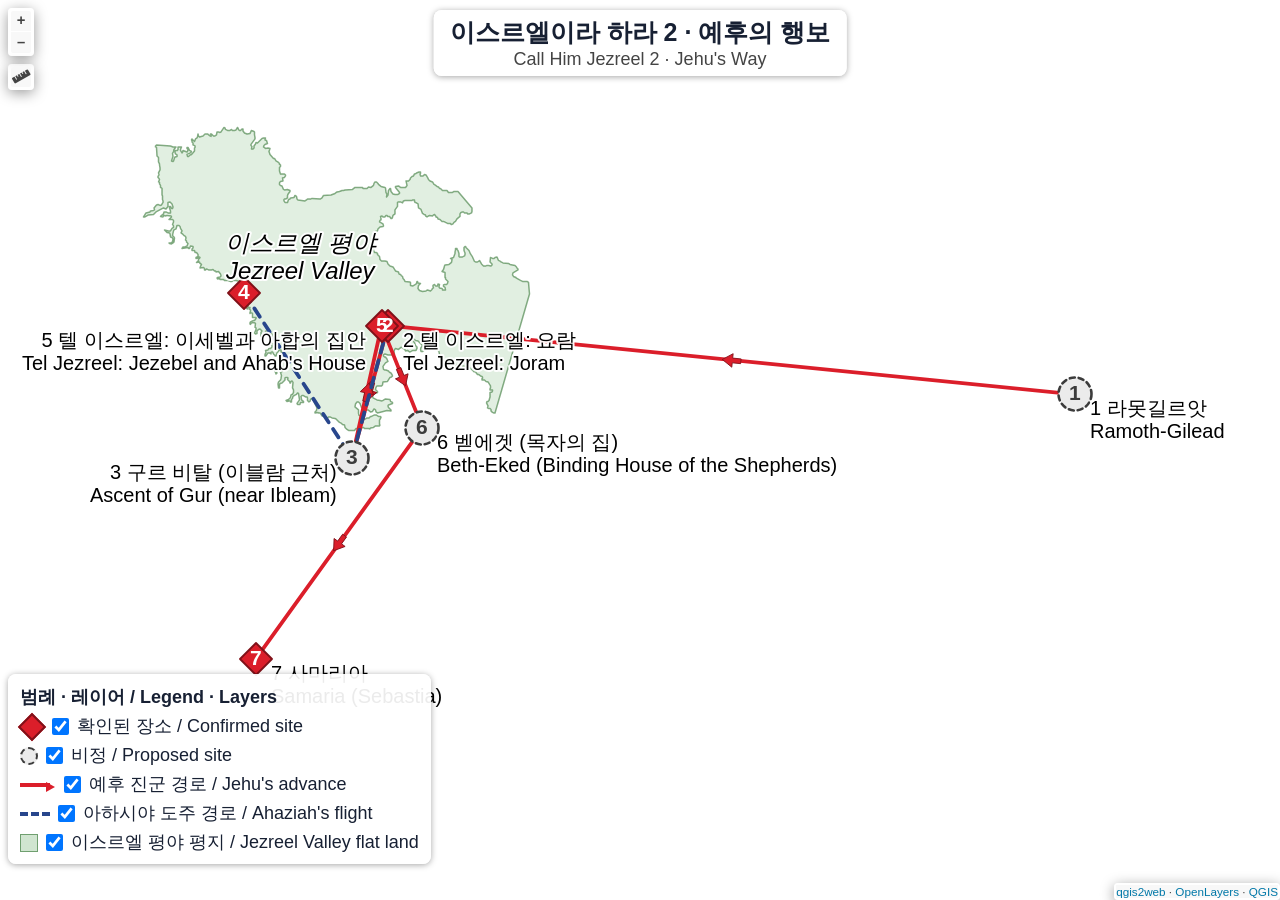
==== index.html @ 70b53fed "Popup images: natural aspect, no black bars" ====
<!doctype html>
<html lang="en">
    <head>
        <meta charset="utf-8">
        <meta http-equiv="X-UA-Compatible" content="IE=edge">
        <meta name="viewport" content="initial-scale=1,user-scalable=no,maximum-scale=1,width=device-width">
        <meta name="mobile-web-app-capable" content="yes">
        <meta name="apple-mobile-web-app-capable" content="yes">
        <link rel="stylesheet" href="./resources/35-ol.css">
        <link rel="stylesheet" href="resources/22-fontawesome-all.min.css">
        <link href="resources/38-photon-geocoder-autocomplete.min.css" rel="stylesheet">
        <link rel="stylesheet" href="./resources/30-ol-layerswitcher.css">
        <link rel="stylesheet" href="./resources/41-qgis2web.css">
        <style>
        html, body {
            background-color: #ffffff;
        }
        .ol-control > * {
            background-color: #f8f8f8!important;
            color: #444444!important;
            border-radius: 0px;
        }
        .ol-attribution a, .gcd-gl-input::placeholder, .search-layer-input-search::placeholder {
            color: #444444!important;
        }
        .search-layer-input-search {
            background-color: #f8f8f8!important;
        }
        .ol-control > *:focus, .ol-control >*:hover {
            background-color: rgba(248, 248, 248, 0.7)!important;
        } 
        .ol-control {
            background-color: rgba(255,255,255,.4) !important;
            padding: 2px !important;
        } 
        </style>

        <style>
        html, body, #map {
            width: 100%;
            height: 100%;
            padding: 0;
            margin: 0;
        }
        </style>
        <style>
        .ol-overlay-container { z-index: 1100; pointer-events: none !important; }
        .ol-overlay-container .ol-popup { pointer-events: auto !important; }
        .ol-popup { position: static; max-width: 420px; }
        #popup-content { font-size: 21px; line-height: 1.35; max-height: 62vh; overflow-y: auto; }
        #popup-content .pp-ko { font-size: 24px; font-weight: bold; }
        #popup-content .pp-en { font-size: 20px; color: #444; margin-bottom: 4px; }
        #popup-content .pp-cert { display: inline-block; font-size: 17.5px; padding: 1px 8px; border-radius: 10px; margin: 2px 0 6px; }
        #popup-content .pp-cert.confirmed { background: #fde2e4; color: #801119; }
        #popup-content .pp-cert.uncertain { background: #e8e8e8; color: #333; border: 1px dashed #555; }
        #popup-content ul.desc { list-style-type: disc; padding-left: 1.2em; margin: 4px 0; }
        #popup-content ul.desc li { margin-bottom: 0.3em; }
        #popup-content .pp-ref { font-size: 19px; color: #555; margin-top: 4px; }
        #popup-content img.pp-img { display: block; width: 100%; height: auto; border-radius: 6px; margin: 6px 0 2px; }
        #popup-content .pp-imgrow { display: flex; gap: 6px; margin: 6px 0 2px; align-items: flex-start; }
        #popup-content .pp-imgrow img.pp-img { flex: 1 1 0; width: 0; min-width: 0; height: auto; margin: 0; }
        #popup-content .pp-cap { font-size: 17px; color: #666; margin-bottom: 4px; }
        #popup-content .pp-sep { border: none; border-top: 2px solid #bbb; margin: 10px 0 8px; }
        #map-title { position: absolute; top: 10px; left: 50%; transform: translateX(-50%); z-index: 1000;
            background: rgba(255,255,255,0.9); border-radius: 8px; padding: 6px 16px; text-align: center;
            box-shadow: 0 1px 6px rgba(0,0,0,0.35); font-family: 'Noto Sans CJK KR','Noto Sans',sans-serif; color: #172033; pointer-events: none; max-width: 70vw; }
        #map-title .t-ko { font-size: 25px; font-weight: bold; }
        #map-title .t-en { font-size: 18px; color: #444; }
        #legend { position: absolute; left: 8px; bottom: 36px; z-index: 1000; background: rgba(255,255,255,0.92);
            border-radius: 8px; padding: 8px 12px; box-shadow: 0 1px 6px rgba(0,0,0,0.35); font-family: sans-serif;
            font-size: 18px; line-height: 1.5; color: #172033; max-width: 66vw; }
        #legend .li { display: flex; align-items: center; gap: 8px; margin-top: 2px; }
        #legend .lg-head { font-weight: bold; margin-top: 2px; }
        #legend .lg-sep { border-top: 1px solid #c9c9c9; margin: 7px 0 3px; }
        #legend .lg-toggle { cursor: pointer; }
        #legend .lg-toggle input { width: 17px; height: 17px; margin: 0; flex: none; }
        #top-right-container, .ol-layerswitcher { display: none !important; }
        #legend .sw-c { width: 16px; height: 16px; background: #db1e2a; border: 2px solid #801119; transform: rotate(45deg); flex: none; margin: 0 2px; }
        #legend .sw-u { width: 18px; height: 18px; border-radius: 50%; background: #ebebeb; border: 2.5px dashed #3c3c3c; flex: none; box-sizing: border-box; }
        #legend .sw-r1 { width: 30px; border-top: 4px solid #db1e2a; flex: none; position: relative; margin-right: 6px; }
        #legend .sw-r1::after { content: ''; position: absolute; right: -5px; top: -5px; width: 0; height: 0;
            border-left: 9px solid #db1e2a; border-top: 5px solid transparent; border-bottom: 5px solid transparent; }
        #legend .sw-r2 { width: 30px; border-top: 4px dashed #28468c; flex: none; }
        #legend .sw-v { width: 18px; height: 18px; background: rgba(120,180,120,0.35); border: 1.5px solid rgba(70,130,70,0.7); flex: none; box-sizing: border-box; }
        @media (max-width: 650px) { #legend { font-size: 16px; bottom: 44px; } #map-title .t-ko { font-size: 20px; } #map-title .t-en { font-size: 15px; } #popup-content { max-width: 85vw; } }
        </style>
        <title>이스르엘이라 하라 2 · 예후의 행보 / Call Him Jezreel 2 · Jehu's Way</title>
    </head>
    <body>
        <div id="map">
            <div id="map-title"><div class="t-ko">이스르엘이라 하라 2 · 예후의 행보</div><div class="t-en">Call Him Jezreel 2 · Jehu's Way</div></div>
            <div id="legend"><div class="lg-head">범례 · 레이어 / Legend · Layers</div>
            </div>

            <div id="popup" class="ol-popup">
                <a href="#" id="popup-closer" class="ol-popup-closer"></a>
                <div id="popup-content"></div>
            </div>
        </div>
        <script src="resources/43-qgis2web_expressions.js"></script>
        <script src="./resources/23-functions.js"></script>
        <script src="./resources/36-ol.js"></script>
        <script src="./resources/31-ol-layerswitcher.js"></script>
        <script src="resources/39-photon-geocoder-autocomplete.min.js"></script>
        <script src="resources/37-olms.js"></script>
        <script src="layers/4-_sitesJehuSites_0.js"></script><script src="layers/3-Jehusadvance_1.js"></script><script src="layers/2-Ahaziahsflight_2.js"></script><script src="layers/44-Jezreelflatland_3.js"></script>
        <script src="styles/8-_sitesJehuSites_0_style.js"></script><script src="styles/7-Jehusadvance_1_style.js"></script><script src="styles/6-Ahaziahsflight_2_style.js"></script>
        <script src="./layers/layers.js" type="text/javascript"></script> 
        <script src="./resources/21-Autolinker.min.js"></script>
        <script src="./resources/42-qgis2web.js"></script>
        <script>
        /* Custom popup layout (bilingual, bulleted descriptions, image) */
        function ppBullets(t) {
            if (!t) return '';
            var parts = String(t).split(/(?<=[.。])\s+|;\s+/).filter(Boolean);
            return '<ul class="desc">' + parts.map(function (p) { return '<li>' + p.replace(/[.。]$/, '') + '</li>'; }).join('') + '</ul>';
        }
        function createPopupField(f, keys, layer) {
            var g = function (k) { var v = f.get(k); return v == null ? '' : String(v); };
            var out = '<tr><td colspan="2">';
            out += '<div class="pp-ko">' + g('name_ko') + '</div><div class="pp-en">' + g('name_en') + '</div>';
            if (g('status')) {
                out += '<span class="pp-cert ' + g('status') + '">' + g('certainty') + '</span>';
            }
            if (g('waypoints_ko')) {
                out += '<div class="pp-en">' + g('waypoints_ko') + ' / ' + g('waypoints_en') + '</div>';
            }
            if (g('image') && g('image_b')) {
                out += '<div class="pp-imgrow">' +
                       '<img class="pp-img" src="images/' + g('image') + '" alt="' + g('name_ko') + '" />' +
                       '<img class="pp-img" src="images/' + g('image_b') + '" alt="' + g('name_ko') + '" />' +
                       '</div><div class="pp-cap">' + (g('imgcap') || 'AI 상상도 / AI illustration') + '</div>';
            } else if (g('image')) {
                out += '<img class="pp-img" src="images/' + g('image') + '" alt="' + g('name_ko') + '" />' +
                       '<div class="pp-cap">' + (g('imgcap') || 'AI 상상도 / AI illustration') + '</div>';
            }
            out += ppBullets(g('desc_ko')) + ppBullets(g('desc_en'));
            out += '<div class="pp-ref">' + g('ref_ko') + ' / ' + g('ref_en') + '</div>';
            if (g('name2_ko') || g('image2')) {
                out += '<hr class="pp-sep" />' +
                       '<div class="pp-ko">' + g('name2_ko') + '</div><div class="pp-en">' + g('name2_en') + '</div>';
                if (g('image2')) {
                    out += '<img class="pp-img" src="images/' + g('image2') + '" alt="' + g('name2_ko') + '" />' +
                           '<div class="pp-cap">AI 상상도 / AI illustration</div>';
                }
                out += ppBullets(g('desc2_ko')) + ppBullets(g('desc2_en'));
                out += '<div class="pp-ref">' + g('ref2_ko') + ' / ' + g('ref2_en') + '</div>';
            }
            return out + '</td></tr>';
        }
        /* Merged legend + layer toggles: one list, symbol and checkbox on the same row.
           The basemap stays drawn but has no row. */
        (function () {
            var toggles = [
                {sw: 'sw-c', label: '확인된 장소 / Confirmed site', layers: [lyr_sites_confirmed]},
                {sw: 'sw-u', label: '비정 / Proposed site', layers: [lyr_sites_proposed]},
                {sw: 'sw-r1', label: "예후 진군 경로 / Jehu's advance", layers: [lyr_Jehusadvance_1]},
                {sw: 'sw-r2', label: "아하시야 도주 경로 / Ahaziah's flight", layers: [lyr_Ahaziahsflight_2]},
                {sw: 'sw-v', label: '이스르엘 평야 평지 / Jezreel Valley flat land', layers: [lyr_Jezreelflatland_3]}
            ];
            var lg = document.getElementById('legend');
            toggles.forEach(function (t) {
                var row = document.createElement('label'); row.className = 'li lg-toggle';
                var sym = document.createElement('span'); sym.className = t.sw; row.appendChild(sym);
                var cb = document.createElement('input'); cb.type = 'checkbox'; cb.checked = true;
                cb.addEventListener('change', function () {
                    t.layers.forEach(function (l) { l.setVisible(cb.checked); });
                    if (window.lyr_sites_labels) { lyr_sites_labels.changed(); }
                });
                row.appendChild(cb);
                var sp = document.createElement('span'); sp.textContent = t.label; row.appendChild(sp);
                lg.appendChild(row);
            });
        })();
        document.addEventListener('load', function (e) {
            if (e.target && e.target.tagName === 'IMG' && e.target.closest && e.target.closest('#popup-content') &&
                typeof overlayPopup !== 'undefined' && overlayPopup.getPosition()) {
                var p = overlayPopup.getPosition();
                overlayPopup.setPosition([p[0], p[1]]);
            }
        }, true);
        </script>
    </body>
</html>
---- resources/35-ol.css ----
.ol-box{box-sizing:border-box;border-radius:2px;border:2px solid #00f}.ol-mouse-position{top:8px;right:8px;position:absolute}.ol-scale-line{background:rgba(0,60,136,.3);border-radius:4px;bottom:8px;left:8px;padding:2px;position:absolute}.ol-scale-line-inner{border:1px solid #eee;border-top:none;color:#eee;font-size:10px;text-align:center;margin:1px;will-change:contents,width;transition:all .25s}.ol-scale-bar{position:absolute;bottom:8px;left:8px}.ol-scale-step-marker{width:1px;height:15px;background-color:#000;float:right;z-Index:10}.ol-scale-step-text{position:absolute;bottom:-5px;font-size:12px;z-Index:11;color:#000;text-shadow:-2px 0 #fff,0 2px #fff,2px 0 #fff,0 -2px #fff}.ol-scale-text{position:absolute;font-size:14px;text-align:center;bottom:25px;color:#000;text-shadow:-2px 0 #fff,0 2px #fff,2px 0 #fff,0 -2px #fff}.ol-scale-singlebar{position:relative;height:10px;z-Index:9;box-sizing:border-box;border:1px solid #000}.ol-unsupported{display:none}.ol-unselectable,.ol-viewport{-webkit-touch-callout:none;-webkit-user-select:none;-moz-user-select:none;-ms-user-select:none;user-select:none;-webkit-tap-highlight-color:transparent}.ol-selectable{-webkit-touch-callout:default;-webkit-user-select:text;-moz-user-select:text;-ms-user-select:text;user-select:text}.ol-grabbing{cursor:-webkit-grabbing;cursor:-moz-grabbing;cursor:grabbing}.ol-grab{cursor:move;cursor:-webkit-grab;cursor:-moz-grab;cursor:grab}.ol-control{position:absolute;background-color:rgba(255,255,255,.4);border-radius:4px;padding:2px}.ol-control:hover{background-color:rgba(255,255,255,.6)}.ol-zoom{top:.5em;left:.5em}.ol-rotate{top:.5em;right:.5em;transition:opacity .25s linear,visibility 0s linear}.ol-rotate.ol-hidden{opacity:0;visibility:hidden;transition:opacity .25s linear,visibility 0s linear .25s}.ol-zoom-extent{top:4.643em;left:.5em}.ol-full-screen{right:.5em;top:.5em}.ol-control button{display:block;margin:1px;padding:0;color:#fff;font-size:1.14em;font-weight:700;text-decoration:none;text-align:center;height:1.375em;width:1.375em;line-height:.4em;background-color:rgba(0,60,136,.5);border:none;border-radius:2px}.ol-control button::-moz-focus-inner{border:none;padding:0}.ol-zoom-extent button{line-height:1.4em}.ol-compass{display:block;font-weight:400;font-size:1.2em;will-change:transform}.ol-touch .ol-control button{font-size:1.5em}.ol-touch .ol-zoom-extent{top:5.5em}.ol-control button:focus,.ol-control button:hover{text-decoration:none;background-color:rgba(0,60,136,.7)}.ol-zoom .ol-zoom-in{border-radius:2px 2px 0 0}.ol-zoom .ol-zoom-out{border-radius:0 0 2px 2px}.ol-attribution{text-align:right;bottom:.5em;right:.5em;max-width:calc(100% - 1.3em)}.ol-attribution ul{margin:0;padding:0 .5em;color:#000;text-shadow:0 0 2px #fff}.ol-attribution li{display:inline;list-style:none}.ol-attribution li:not(:last-child):after{content:" "}.ol-attribution img{max-height:2em;max-width:inherit;vertical-align:middle}.ol-attribution button,.ol-attribution ul{display:inline-block}.ol-attribution.ol-collapsed ul{display:none}.ol-attribution:not(.ol-collapsed){background:rgba(255,255,255,.8)}.ol-attribution.ol-uncollapsible{bottom:0;right:0;border-radius:4px 0 0}.ol-attribution.ol-uncollapsible img{margin-top:-.2em;max-height:1.6em}.ol-attribution.ol-uncollapsible button{display:none}.ol-zoomslider{top:4.5em;left:.5em;height:200px}.ol-zoomslider button{position:relative;height:10px}.ol-touch .ol-zoomslider{top:5.5em}.ol-overviewmap{left:.5em;bottom:.5em}.ol-overviewmap.ol-uncollapsible{bottom:0;left:0;border-radius:0 4px 0 0}.ol-overviewmap .ol-overviewmap-map,.ol-overviewmap button{display:inline-block}.ol-overviewmap .ol-overviewmap-map{border:1px solid #7b98bc;height:150px;margin:2px;width:150px}.ol-overviewmap:not(.ol-collapsed) button{bottom:1px;left:2px;position:absolute}.ol-overviewmap.ol-collapsed .ol-overviewmap-map,.ol-overviewmap.ol-uncollapsible button{display:none}.ol-overviewmap:not(.ol-collapsed){background:rgba(255,255,255,.8)}.ol-overviewmap-box{border:2px dotted rgba(0,60,136,.7)}.ol-overviewmap .ol-overviewmap-box:hover{cursor:move}
/*# sourceMappingURL=ol.css.map */
---- resources/38-photon-geocoder-autocomplete.min.css ----
ul.photon-autocomplete {
    position: absolute;
    background-color: white;
    max-width: fit-content;
    z-index: 1000;
    box-shadow: 0 4px 9px #999999;
    display: none;
    margin: 0; /* Remove margins */
    list-style-type: none; /* Remove bullets */
    padding: 0; /* Remove padding */
    font-family: Arial, sans-serif;
    height: 200px;
    overflow:hidden;
    overflow-y: scroll;
    scrollbar-width: none;
}
.photon-autocomplete li {
    min-height: 20px;
    line-height: 1em;
    padding: 5px 10px;
    overflow: hidden;
    /* white-space: nowrap; */
    word-wrap: break-word;
    overflow-wrap: break-word;
    word-break: break-word;
    font-size: 1em;
}
.photon-autocomplete li strong {
    display: block;
    
}
.photon-geocoder-autocomplete{
    position: relative !important;
    float: left !important;
    top: unset;
    left: unset;
    margin-top: 8px;
    margin-left: 8px;
    clear: both;
}
.photon-autocomplete li.on {
    background-color: #ff8c9d;
    cursor: pointer;
}
.photon-autocomplete li.photon-no-result {
    text-align: center;
    color: #666;
    font-size: 0.9em;
    line-height: 20px;
    width: fit-content;
    block-size: fit-content;
}
.photon-autocomplete .photon-feedback {
    display: block;
    text-align: right;
    font-size: 0.8em;
    padding: 3px;
    color: #999;
    border-top: 1px solid #eee;
}
.photon-input{border-radius: 10px;}
.photon-input:focus {
    width: 400px;
    border-radius: 10px;
}
@media all and (max-width:500px){
    #map .photon-input:focus {
        width: 300px;
        border-radius: 10px;
    }
}
@media all and (max-width:400px){
    #map ul.photon-autocomplete {
        position: relative;
        background-color: white;
        max-width: 400;
        z-index: 1000;
        box-shadow: 0 4px 9px #999999;
        display: none;
        margin: 0; /* Remove margins */
        list-style-type: none; /* Remove bullets */
        padding: 0; /* Remove padding */
        font-family: Arial, sans-serif;
    }
    #map .photon-input:focus {
        width: 200px;
        border-radius: 10px;
    }
}
@media all and (max-width:280px){
    #map .photon-input:focus {
        width: 150px;
        border-radius: 10px;
    }
}
---- resources/30-ol-layerswitcher.css ----
.layer-switcher {
  position: absolute;
  top: 3.5em;
  right: 0.5em;
  text-align: left;
}

.layer-switcher .panel {
  margin: 0;
  border: 4px solid #eee;
  border-radius: 4px;
  background-color: white;
  display: none;
  max-height: inherit;
  height: 100%;
  box-sizing: border-box;
  overflow-y: auto;
}

.layer-switcher button {
  float: right;
  z-index: 1;
  width: 38px;
  height: 38px;
  background-image: url('[data-uri]')
    /*logo.png*/;
  background-repeat: no-repeat;
  background-position: 2px;
  background-color: white;
  color: black;
  border: none;
}

.layer-switcher button:focus,
.layer-switcher button:hover {
  background-color: white;
}

.layer-switcher.shown {
  overflow-y: hidden;
  display: flex;
  flex-direction: column;
  max-height: calc(100% - 5.5em);
}

.layer-switcher.shown.ol-control {
  background-color: transparent;
}

.layer-switcher.shown.ol-control:hover {
  background-color: transparent;
}
.layer-switcher.shown .panel {
  display: block;
}

.layer-switcher.shown button {
  display: none;
}

.layer-switcher.shown.layer-switcher-activation-mode-click > button {
  display: block;
  background-image: unset;
  right: 2px;
  position: absolute;
  background-color: #eee;
  margin: 1px;
}

.layer-switcher.shown button:focus,
.layer-switcher.shown button:hover {
  background-color: #fafafa;
}

.layer-switcher ul {
  list-style: none;
  margin: 1.6em 0.4em;
  padding-left: 0;
}
.layer-switcher ul ul {
  padding-left: 1.2em;
  margin: 0.1em 0 0 0;
}
.layer-switcher li.group + li.group {
  margin-top: 0.4em;
}
.layer-switcher li.group + li.layer-switcher-base-group {
}

.layer-switcher li.group > label {
  font-weight: bold;
}

.layer-switcher.layer-switcher-group-select-style-none li.group > label {
  padding-left: 1.2em;
}

.layer-switcher li {
  position: relative;
  margin-top: 0.3em;
}

.layer-switcher li input {
  position: absolute;
  left: 1.2em;
  height: 1em;
  width: 1em;
  font-size: 1em;
}
.layer-switcher li label {
  padding-left: 2.7em;
  padding-right: 1.2em;
  display: inline-block;
  margin-top: 1px;
}

.layer-switcher label.disabled {
  opacity: 0.4;
}

.layer-switcher input {
  margin: 0px;
}

.layer-switcher.touch ::-webkit-scrollbar {
  width: 4px;
}

.layer-switcher.touch ::-webkit-scrollbar-track {
  -webkit-box-shadow: inset 0 0 6px rgba(0, 0, 0, 0.3);
  border-radius: 10px;
}

.layer-switcher.touch ::-webkit-scrollbar-thumb {
  border-radius: 10px;
  -webkit-box-shadow: inset 0 0 6px rgba(0, 0, 0, 0.5);
}

li.layer-switcher-base-group > label {
  padding-left: 1.2em;
}

.layer-switcher .group button {
  position: absolute;
  left: 0;
  display: inline-block;
  vertical-align: top;
  float: none;
  font-size: 1em;
  width: 1em;
  height: 1em;
  margin: 0;
  background-position: center 2px;
  background-image: url('[data-uri]');
  -webkit-transition: -webkit-transform 0.2s ease-in-out;
  -ms-transition: -ms-transform 0.2s ease-in-out;
  transition: transform 0.2s ease-in-out;
}

.layer-switcher .group.layer-switcher-close button {
  transform: rotate(-90deg);
  -webkit-transform: rotate(-90deg);
}

.layer-switcher .group.layer-switcher-fold.layer-switcher-close > ul {
  overflow: hidden;
  height: 0;
}

/*layerswitcher on the right*/
.layer-switcher.shown.layer-switcher-activation-mode-click {
  padding-left: 34px;
}
.layer-switcher.shown.layer-switcher-activation-mode-click > button {
  left: 0;
  border-right: 0;
}

/*layerswitcher on the left*/
/*
.layer-switcher.shown.layer-switcher-activation-mode-click {
  padding-right: 34px;
}
.layer-switcher.shown.layer-switcher-activation-mode-click > button {
  right: 0;
  border-left: 0;
}
*/
---- resources/41-qgis2web.css ----
html, body {
    height: 100%;
    padding: 0;
    margin: 0;
    font-family: sans-serif;
    font-size: small;
}


#map {
    width: 100%;
    height: 100%;
}

.ol-control {
	clear: both;
	box-shadow: 0 3px 14px rgba(0, 0, 0, 0.4);
}

.ol-selectable {
	z-index: 3;
}

.ol-popup {
    display: none;
    position: absolute;
    background-color: white;
    padding: 15px;
	border-radius: 10px;
    bottom: 10px;
    left: 50%;
    transform: translateX(-50%);
	box-shadow: 0 3px 14px rgba(0,0,0,0.4);
}

.ol-popup:after, .ol-popup:before {
    top: 100%;
    border: solid transparent;
    content: " ";
    position: absolute;
}

.ol-popup:after {
    border-top-color: white;
    border-width: 10px;
    left: 50%;
    margin-left: -10px;
}

.ol-popup:before {
    border-top-color: #cccccc;
    border-width: 11px;
    left: 50%;
    margin-left: -11px;
}

.ol-popup-closer {
	text-decoration: none;
    position: absolute;
    top: 4px;
    right: 4px;
    text-align: center;
    width: 19px;
    color: #999;
    font-family: cursive;
    font-weight: bold;
}

.ol-popup-closer:after {
    content: "X";
}

#popup-content {
	font-size: 12px;
    line-height: 1.2;
    margin-top: 5px;
	max-height: 70vh;
	max-width: 70vw;
	overflow: auto;
}

#popup-content ul {
    list-style-type: none;
    padding-left: 0;
	margin: unset;
}

#popup-content li {
    margin-bottom:0.25em;
}

#popup-content>ul>li>a {
    position: relative;
    display: block;
    padding: 2px;
    border-bottom: 1px solid #666;
    font-size: 12.5px;
}

#popup-content>table {
    font-size: 11.4px;
}

.roller-switcher {
	background-image: url(lds-roller.gif);
	background-size: contain;
	height: 19px;
	width: 19px;
	display: inline-block;
}

th, td {
    vertical-align: top;
    text-align: left;
	color: #333;
}

th {
	min-width: 100px;
}
td {
	min-width: 100px;
}

td img {
	max-height: 50vh!important;
	max-width: 50vw!important;
}

td video {
	max-height: 50vh!important;
	max-width: 50vw!important;
}

.ol-overlaycontainer-stopevent #top-right-container .layer-switcher:hover ~ .ol-overlaycontainer-stopevent .ol-overlay-container .ol-popup {
    display: none!important;
}


#top-left-container {
    position: absolute;
    left: 0;
    top: 0;
}
#bottom-left-container {
    position: absolute;
    left: 0;
    bottom: 0;
}
#top-right-container {
    position: absolute;
    right: 0;
    top: 0;
    display: contents;
}
#bottom-right-container {
    position: absolute;
    right: 0;
    bottom: 0;
}

.top-left-title, .top-left-abstract  {
    position: relative;
    float: left;
    margin-top: 8px;
    margin-left: 8px;
}
.bottom-left-title, .bottom-left-abstract  {
    position: relative;
    float: left;
    margin-bottom: 8px;
    margin-left: 8px;
}
.top-right-title, .top-right-abstract  {
    position: relative;
    float: right;
    margin-top: 8px;
    margin-right: 8px;
}
.bottom-right-title, .bottom-right-abstract  {
    position: relative;
    float: right;
    margin-bottom: 8px;
    margin-right: 8px;
}


.project-title  {
    margin: 1px;
    padding: 5px;
}

#abstract {
    max-width: 30%;
}
.ol-touch #abstract {
    max-width: 50%;
}

.project-abstract {
    font: bold 18px 'Lucida Console', Monaco, monospace;
    width: 20px;
    height: 20px;
    display: block;
    text-align: center;
    cursor: pointer;
    padding: 3px;
    
}

.project-abstract-uncollapsed {
    width: auto;
    height: auto;
    display: block;
    padding: 3px;
    cursor: default;
    margin: 1px;
}


.ol-zoom {
	position: relative;
    float: left;
    top: unset;
    left: unset;
    margin-top: 8px;
    margin-left: 8px;
}


/* measurement */
.measure-control {
	position: relative;
    float: left;
    top: unset !important;
    left: unset !important;
    margin-top: 8px;
    margin-left: 8px;
	display: flex;
}

.tooltip {
    position: relative;
    background: rgba(0, 0, 0, 0.5);
    border-radius: 4px;
    color: white;
    padding: 4px 8px;
    opacity: 0.7;
    white-space: nowrap;
  }
  .tooltip-measure {
    opacity: 1;
    font-weight: bold;
  }
  .tooltip-static {
    background-color: #ffcc33;
    color: black;
    border: 1px solid white;
  }
  .tooltip-measure:before,
  .tooltip-static:before {
    border-top: 6px solid rgba(0, 0, 0, 0.5);
    border-right: 6px solid transparent;
    border-left: 6px solid transparent;
    content: "";
    position: absolute;
    bottom: -6px;
    margin-left: -7px;
    left: 50%;
  }
  .tooltip-static:before {
    border-top-color: #ffcc33;
  }
  .ol-touch .measure-control {
    top: 130px;
  }
  .measure-control label {
    padding: 1px;
    padding-right: 4px;
  }


 .geolocate {
 position: relative !important;
 float: left;
 top: unset !important;
 left: unset !important;
 margin-top: 8px;
 margin-left: 8px;
}


.ol-geocoder.gcd-gl-container {
    position: relative !important;
    float: left !important;
    top: unset;
    left: unset;
	margin-top: 8px;
    margin-left: 8px;
    clear: both;
}
.gcd-gl-control {
	position: relative !important;
}
.gcd-gl-control button:after{
	display: none;
}

.search-layer {
	position: relative !important;
    float: left;
    top: unset !important;
    left: unset !important;
    margin-top: 8px;
    margin-left: 8px;
}

.search-layer-input-search {
    width: 144px;
    top: 3px;
    padding: 3px;
}

.search-layer-input-search:after{
    left: 27px;
    width: 139px;
    top: 0px;
    padding: 4px;
    border: 3px solid rgba(255,255,255,.4) !important;
}

.ol-scale-line {
    background: none !important;
    position: relative;
    float: left;
    bottom: unset;
    left: unset;
    margin-bottom: 8px;
    margin-left: 8px;
}
.ol-scale-line-inner {
    border: 2px solid ;
    border-top: none ;
    background: rgba(255, 255, 255, 0.5);
    color: black;
	margin: unset;
}

.layer-switcher {
    position: relative;
    float: right;
    top: unset;
    right: 0;
    bottom: unset!important;
    margin-top: 8px;
    margin-right: 8px;
	padding: 3px;
	background-color: rgba(255,255,255,.4)!important;
}

.layer-switcher:hover{
	background-color: rgba(255, 255, 255, .6)!important;
}

.layer-switcher .panel {
	border: unset;
	border-radius: unset;
    float: right;
    width: fit-content;
	margin: 1px;
	max-height: calc(100vh - 200px);
    box-sizing: unset;
}

.layer-switcher.shown{
    align-items: flex-end;
}

.layer-switcher.shown.layer-switcher-activation-mode-click > button {
    position: relative;
	border-radius: 5px;
	font-size: x-large;
	font-family: serif;
    z-index: 2;
}

.layer-switcher img {
    max-width: 22px;
    max-height: 22px;
}


.ol-attribution {
	display: none;
}
.bottom-attribution {
	float: right;
	position: relative;
	display: flex;
    font-size: 0.9rem;
	}
.bottom-attribution a {
	color:#0078A8;
    text-decoration: none;
	}
.bottom-attribution a:hover {
    text-decoration: underline;
    }
.bottom-attribution button {
	display: none;
	}
.bottom-attribution ul {
	padding: unset;
	margin: unset;
	display: flex;
	list-style: none;
	} 	
.bottom-attribution > li {
	padding-left: 8px !important;
	list-style: none;	
	}

.fa-exclamation-triangle {
    color: orangered;
	font-size: 15px;
}
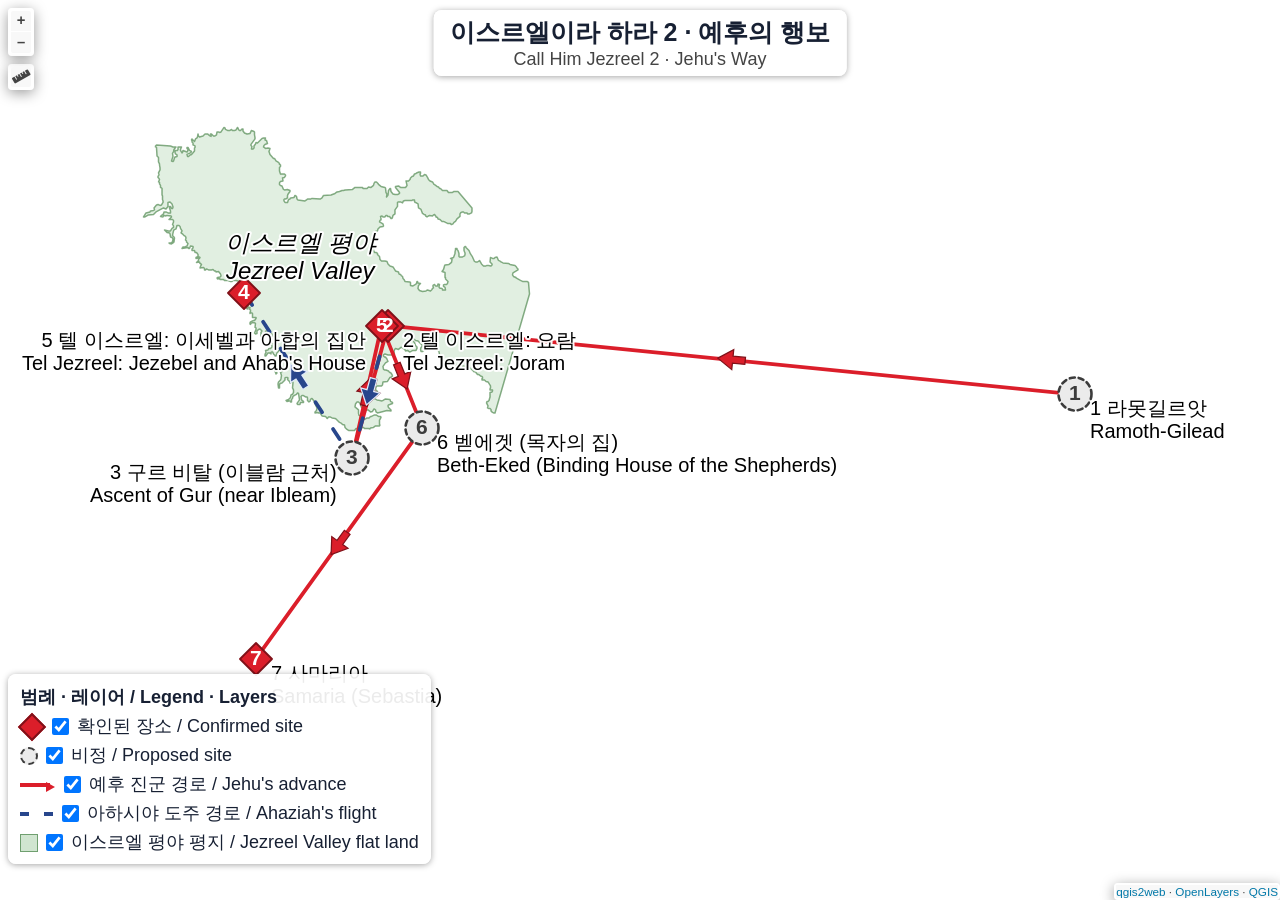
==== commit d0359c3a: "Wider popups (700px), taller paired images, legend dash gap" ====
--- a/index.html
+++ b/index.html
@@ -46,7 +46,7 @@
         <style>
         .ol-overlay-container { z-index: 1100; pointer-events: none !important; }
         .ol-overlay-container .ol-popup { pointer-events: auto !important; }
-        .ol-popup { position: static; max-width: 420px; }
+        .ol-popup { position: static; max-width: min(700px, calc(100vw - 36px)); box-sizing: border-box; }
         #popup-content { font-size: 21px; line-height: 1.35; max-height: 62vh; overflow-y: auto; }
         #popup-content .pp-ko { font-size: 24px; font-weight: bold; }
         #popup-content .pp-en { font-size: 20px; color: #444; margin-bottom: 4px; }
@@ -57,8 +57,8 @@
         #popup-content ul.desc li { margin-bottom: 0.3em; }
         #popup-content .pp-ref { font-size: 19px; color: #555; margin-top: 4px; }
         #popup-content img.pp-img { display: block; width: 100%; height: auto; border-radius: 6px; margin: 6px 0 2px; }
-        #popup-content .pp-imgrow { display: flex; gap: 6px; margin: 6px 0 2px; align-items: flex-start; }
-        #popup-content .pp-imgrow img.pp-img { flex: 1 1 0; width: 0; min-width: 0; height: auto; margin: 0; }
+        #popup-content .pp-imgrow { display: flex; gap: 6px; margin: 6px 0 2px; align-items: stretch; }
+        #popup-content .pp-imgrow img.pp-img { flex: 1 1 0; width: 0; min-width: 0; height: 300px; object-fit: cover; object-position: center 18%; margin: 0; }
         #popup-content .pp-cap { font-size: 17px; color: #666; margin-bottom: 4px; }
         #popup-content .pp-sep { border: none; border-top: 2px solid #bbb; margin: 10px 0 8px; }
         #map-title { position: absolute; top: 10px; left: 50%; transform: translateX(-50%); z-index: 1000;
@@ -80,9 +80,9 @@
         #legend .sw-r1 { width: 30px; border-top: 4px solid #db1e2a; flex: none; position: relative; margin-right: 6px; }
         #legend .sw-r1::after { content: ''; position: absolute; right: -5px; top: -5px; width: 0; height: 0;
             border-left: 9px solid #db1e2a; border-top: 5px solid transparent; border-bottom: 5px solid transparent; }
-        #legend .sw-r2 { width: 30px; border-top: 4px dashed #28468c; flex: none; }
+        #legend .sw-r2 { width: 34px; height: 4px; background: repeating-linear-gradient(90deg, #28468c 0 9px, rgba(0,0,0,0) 9px 24px); flex: none; }
         #legend .sw-v { width: 18px; height: 18px; background: rgba(120,180,120,0.35); border: 1.5px solid rgba(70,130,70,0.7); flex: none; box-sizing: border-box; }
-        @media (max-width: 650px) { #legend { font-size: 16px; bottom: 44px; } #map-title .t-ko { font-size: 20px; } #map-title .t-en { font-size: 15px; } #popup-content { max-width: 85vw; } }
+        @media (max-width: 650px) { #legend { font-size: 16px; bottom: 44px; } #map-title .t-ko { font-size: 20px; } #map-title .t-en { font-size: 15px; } #popup-content { max-width: 85vw; } #popup-content .pp-imgrow img.pp-img { height: 210px; } }
         </style>
         <title>이스르엘이라 하라 2 · 예후의 행보 / Call Him Jezreel 2 · Jehu's Way</title>
     </head>
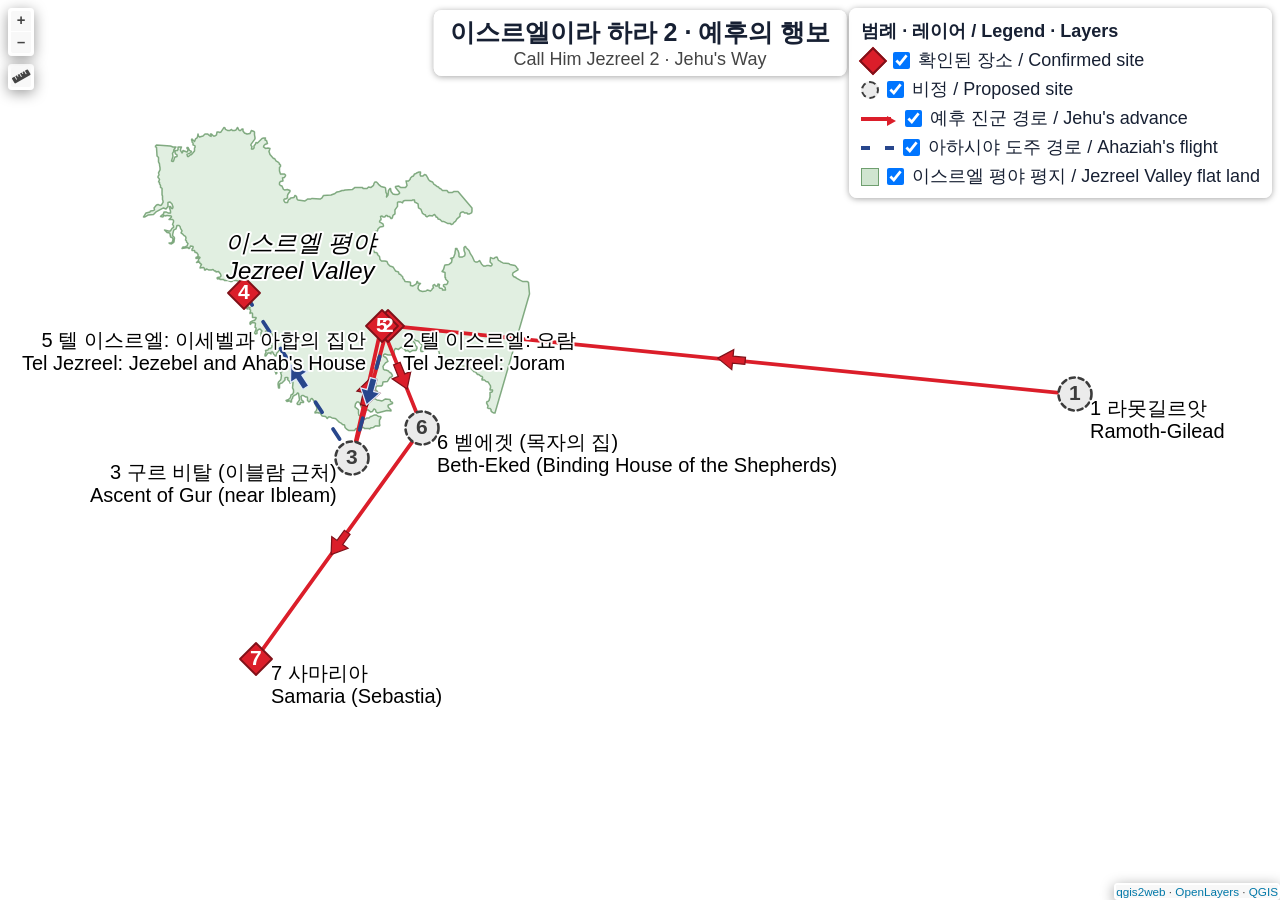
==== commit c94a791a: "Legend to top right; popup images keep natural aspect (no stretch)" ====
--- a/index.html
+++ b/index.html
@@ -56,9 +56,9 @@
         #popup-content ul.desc { list-style-type: disc; padding-left: 1.2em; margin: 4px 0; }
         #popup-content ul.desc li { margin-bottom: 0.3em; }
         #popup-content .pp-ref { font-size: 19px; color: #555; margin-top: 4px; }
-        #popup-content img.pp-img { display: block; width: 100%; height: auto; border-radius: 6px; margin: 6px 0 2px; }
+        #popup-content img.pp-img { display: block; width: auto; max-width: 100% !important; height: auto; max-height: 56vh !important; border-radius: 6px; margin: 6px auto 2px; }
         #popup-content .pp-imgrow { display: flex; gap: 6px; margin: 6px 0 2px; align-items: stretch; }
-        #popup-content .pp-imgrow img.pp-img { flex: 1 1 0; width: 0; min-width: 0; height: 300px; object-fit: cover; object-position: center 18%; margin: 0; }
+        #popup-content .pp-imgrow img.pp-img { flex: 1 1 0; width: 0; min-width: 0; height: 300px; max-height: 300px !important; max-width: none !important; object-fit: cover; object-position: center 18%; margin: 0; }
         #popup-content .pp-cap { font-size: 17px; color: #666; margin-bottom: 4px; }
         #popup-content .pp-sep { border: none; border-top: 2px solid #bbb; margin: 10px 0 8px; }
         #map-title { position: absolute; top: 10px; left: 50%; transform: translateX(-50%); z-index: 1000;
@@ -66,7 +66,7 @@
             box-shadow: 0 1px 6px rgba(0,0,0,0.35); font-family: 'Noto Sans CJK KR','Noto Sans',sans-serif; color: #172033; pointer-events: none; max-width: 70vw; }
         #map-title .t-ko { font-size: 25px; font-weight: bold; }
         #map-title .t-en { font-size: 18px; color: #444; }
-        #legend { position: absolute; left: 8px; bottom: 36px; z-index: 1000; background: rgba(255,255,255,0.92);
+        #legend { position: absolute; right: 8px; top: 8px; z-index: 1000; background: rgba(255,255,255,0.92);
             border-radius: 8px; padding: 8px 12px; box-shadow: 0 1px 6px rgba(0,0,0,0.35); font-family: sans-serif;
             font-size: 18px; line-height: 1.5; color: #172033; max-width: 66vw; }
         #legend .li { display: flex; align-items: center; gap: 8px; margin-top: 2px; }
@@ -82,7 +82,7 @@
             border-left: 9px solid #db1e2a; border-top: 5px solid transparent; border-bottom: 5px solid transparent; }
         #legend .sw-r2 { width: 34px; height: 4px; background: repeating-linear-gradient(90deg, #28468c 0 9px, rgba(0,0,0,0) 9px 24px); flex: none; }
         #legend .sw-v { width: 18px; height: 18px; background: rgba(120,180,120,0.35); border: 1.5px solid rgba(70,130,70,0.7); flex: none; box-sizing: border-box; }
-        @media (max-width: 650px) { #legend { font-size: 16px; bottom: 44px; } #map-title .t-ko { font-size: 20px; } #map-title .t-en { font-size: 15px; } #popup-content { max-width: 85vw; } #popup-content .pp-imgrow img.pp-img { height: 210px; } }
+        @media (max-width: 650px) { #legend { font-size: 16px; top: 118px; } #map-title .t-ko { font-size: 20px; } #map-title .t-en { font-size: 15px; } #popup-content { max-width: 85vw; } #popup-content .pp-imgrow img.pp-img { height: 210px; } }
         </style>
         <title>이스르엘이라 하라 2 · 예후의 행보 / Call Him Jezreel 2 · Jehu's Way</title>
     </head>
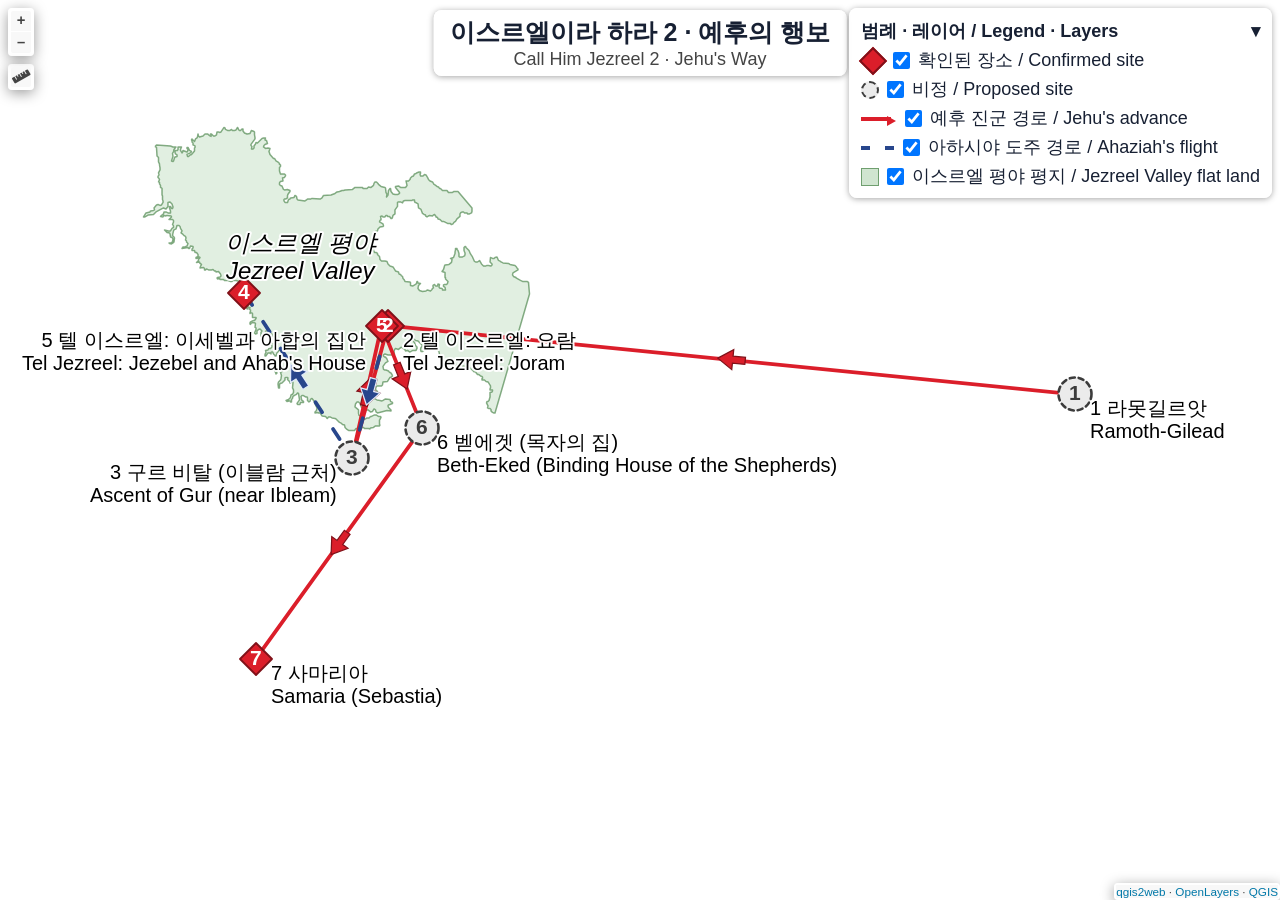
==== commit 4830f2f3: "Collapsible legend + popup image lightbox" ====
--- a/index.html
+++ b/index.html
@@ -70,7 +70,23 @@
             border-radius: 8px; padding: 8px 12px; box-shadow: 0 1px 6px rgba(0,0,0,0.35); font-family: sans-serif;
             font-size: 18px; line-height: 1.5; color: #172033; max-width: 66vw; }
         #legend .li { display: flex; align-items: center; gap: 8px; margin-top: 2px; }
-        #legend .lg-head { font-weight: bold; margin-top: 2px; }
+        /* Popup must always paint above the title box and legend: OL sets z-index:0 inline on
+           .ol-overlaycontainer-stopevent, creating a stacking context that would otherwise cap the
+           popup below them. pointer-events on that container are already none, so legend stays clickable. */
+        .ol-overlaycontainer-stopevent { z-index: 1200 !important; }
+        #legend .lg-head { font-weight: bold; margin-top: 2px; cursor: pointer; user-select: none; }
+        #legend .lg-head::after { content: '\25BE'; float: right; margin-left: 10px; }
+        #legend.collapsed .lg-head::after { content: '\25B8'; }
+        #legend.collapsed .li, #legend.collapsed .lg-sep { display: none; }
+        #popup-content img.pp-img { cursor: zoom-in; }
+        /* Lightbox for full-size popup images */
+        #pp-lightbox { position: fixed; left: 0; top: 0; right: 0; bottom: 0; background: rgba(0,0,0,0.86);
+            z-index: 3000; display: none; align-items: center; justify-content: center; }
+        #pp-lightbox.on { display: flex; }
+        #pp-lightbox img { max-width: 96vw; max-height: 94vh; width: auto; height: auto; border-radius: 4px;
+            box-shadow: 0 2px 24px rgba(0,0,0,0.6); }
+        #pp-lightbox .lb-close { position: absolute; top: 8px; right: 16px; color: #fff; font-size: 38px;
+            line-height: 1; cursor: pointer; font-family: sans-serif; text-shadow: 0 1px 4px rgba(0,0,0,0.8); }
         #legend .lg-sep { border-top: 1px solid #c9c9c9; margin: 7px 0 3px; }
         #legend .lg-toggle { cursor: pointer; }
         #legend .lg-toggle input { width: 17px; height: 17px; margin: 0; flex: none; }
@@ -82,7 +98,7 @@
             border-left: 9px solid #db1e2a; border-top: 5px solid transparent; border-bottom: 5px solid transparent; }
         #legend .sw-r2 { width: 34px; height: 4px; background: repeating-linear-gradient(90deg, #28468c 0 9px, rgba(0,0,0,0) 9px 24px); flex: none; }
         #legend .sw-v { width: 18px; height: 18px; background: rgba(120,180,120,0.35); border: 1.5px solid rgba(70,130,70,0.7); flex: none; box-sizing: border-box; }
-        @media (max-width: 650px) { #legend { font-size: 16px; top: 118px; } #map-title .t-ko { font-size: 20px; } #map-title .t-en { font-size: 15px; } #popup-content { max-width: 85vw; } #popup-content .pp-imgrow img.pp-img { height: 210px; } }
+        @media (max-width: 650px) { #legend { font-size: 16px; top: 134px; } #map-title .t-ko { font-size: 20px; } #map-title .t-en { font-size: 15px; } #popup-content { max-width: 85vw; } #popup-content .pp-imgrow img.pp-img { height: 210px; } #pp-lightbox .lb-close { top: 4px; right: 10px; font-size: 44px; } }
         </style>
         <title>이스르엘이라 하라 2 · 예후의 행보 / Call Him Jezreel 2 · Jehu's Way</title>
     </head>
@@ -172,6 +188,35 @@
                 lg.appendChild(row);
             });
         })();
+        /* Collapsible legend: tap the header to fold/unfold. Starts folded on mobile so the
+           legend never sits over an open popup. */
+        (function () {
+            var lg = document.getElementById('legend');
+            var head = lg.querySelector('.lg-head');
+            head.addEventListener('click', function () { lg.classList.toggle('collapsed'); });
+            if (window.matchMedia('(max-width: 650px)').matches) { lg.classList.add('collapsed'); }
+        })();
+        /* Lightbox: clicking any popup image shows the full uncropped image fit to screen.
+           Closes on tap, the X, or Esc. */
+        (function () {
+            var lb = document.createElement('div');
+            lb.id = 'pp-lightbox';
+            lb.innerHTML = '<span class="lb-close">&times;</span><img alt="" />';
+            document.body.appendChild(lb);
+            var lbImg = lb.querySelector('img');
+            function closeLb() { lb.classList.remove('on'); lbImg.removeAttribute('src'); }
+            lb.addEventListener('click', closeLb);
+            document.addEventListener('keydown', function (e) { if (e.key === 'Escape') { closeLb(); } });
+            document.getElementById('popup-content').addEventListener('click', function (e) {
+                var t = e.target;
+                if (t && t.tagName === 'IMG' && t.classList.contains('pp-img')) {
+                    e.preventDefault();
+                    e.stopPropagation();
+                    lbImg.src = t.getAttribute('src');
+                    lb.classList.add('on');
+                }
+            });
+        })();
         document.addEventListener('load', function (e) {
             if (e.target && e.target.tagName === 'IMG' && e.target.closest && e.target.closest('#popup-content') &&
                 typeof overlayPopup !== 'undefined' && overlayPopup.getPosition()) {
